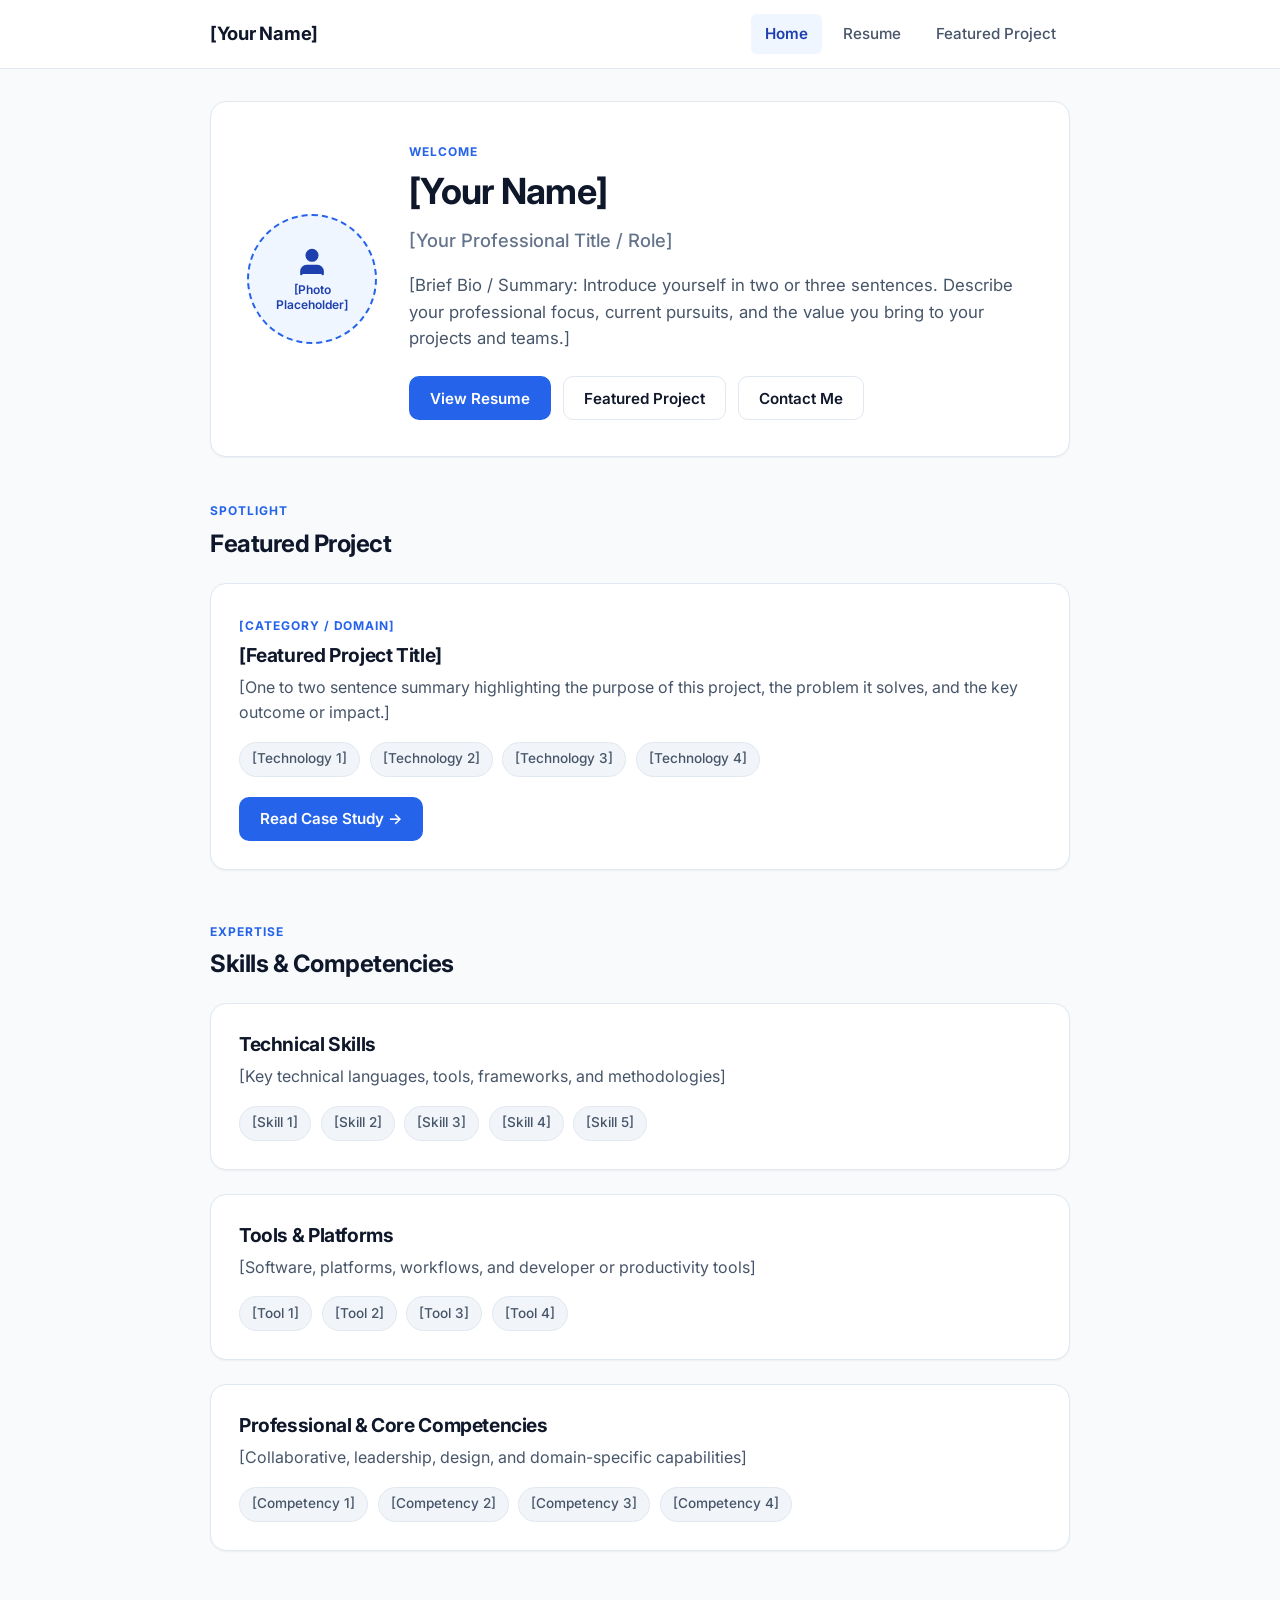
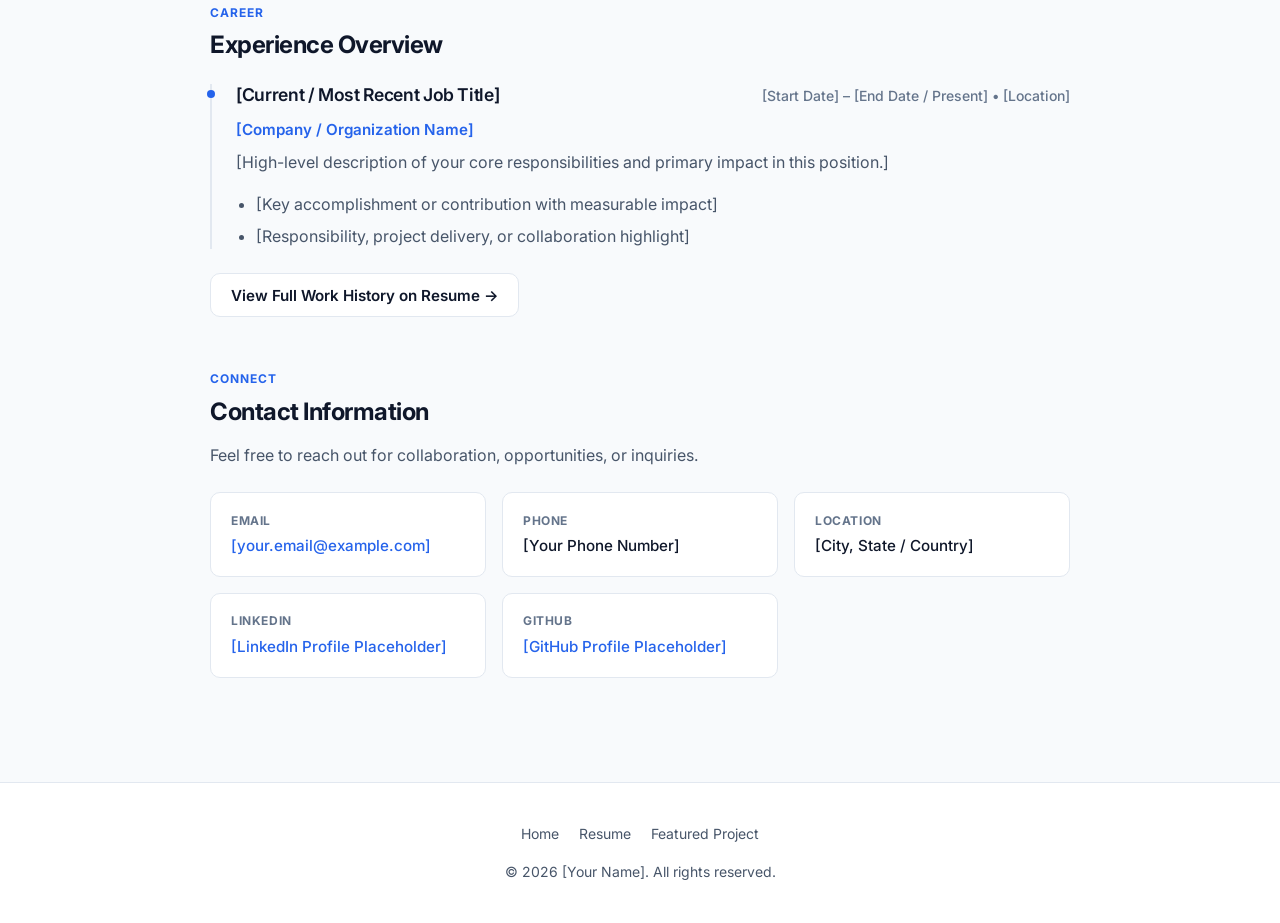
==== index.html @ 7c07ddf2 "Create starter website pages" ====
<!DOCTYPE html>
<html lang="en">

<head>
  <meta charset="UTF-8">
  <meta name="viewport" content="width=device-width, initial-scale=1.0">
  <meta name="description" content="Personal website and portfolio of [Your Name]">
  <title>[Your Name] | Portfolio</title>
  <link rel="stylesheet" href="styles.css">
</head>

<body>

  <!-- Navigation Header -->
  <header class="site-header">
    <nav class="nav-container" aria-label="Main Navigation">
      <a href="index.html" class="brand-link">
        <span>[Your Name]</span>
      </a>
      <ul class="nav-links">
        <li><a href="index.html" class="nav-link active" aria-current="page">Home</a></li>
        <li><a href="resume.html" class="nav-link">Resume</a></li>
        <li><a href="project.html" class="nav-link">Featured Project</a></li>
      </ul>
    </nav>
  </header>

  <!-- Main Content -->
  <main class="main-content">
    <div class="container">

      <!-- Profile Hero Section -->
      <section class="profile-card" aria-labelledby="profile-heading">
        <div class="avatar-placeholder" aria-label="Profile photo placeholder">
          <svg class="avatar-icon" viewBox="0 0 24 24" fill="none" stroke="currentColor" stroke-width="1.8"
            stroke-linecap="round" stroke-linejoin="round">
            <path d="M20 21v-2a4 4 0 0 0-4-4H8a4 4 0 0 0-4 4v2"></path>
            <circle cx="12" cy="7" r="4"></circle>
          </svg>
          <span>[Photo Placeholder]</span>
        </div>
        <div class="profile-details">
          <span class="section-label">Welcome</span>
          <h1 id="profile-heading">[Your Name]</h1>
          <p class="profile-title">[Your Professional Title / Role]</p>
          <p class="profile-bio">
            [Brief Bio / Summary: Introduce yourself in two or three sentences. Describe your professional focus,
            current pursuits, and the value you bring to your projects and teams.]
          </p>
          <div class="button-group">
            <a href="resume.html" class="btn btn-primary">View Resume</a>
            <a href="project.html" class="btn btn-secondary">Featured Project</a>
            <a href="#contact" class="btn btn-secondary">Contact Me</a>
          </div>
        </div>
      </section>

      <!-- Featured Project Highlight -->
      <section class="section-block" aria-labelledby="featured-project-heading">
        <div class="section-header">
          <span class="section-label">Spotlight</span>
          <h2 id="featured-project-heading">Featured Project</h2>
        </div>
        <article class="card">
          <span class="section-label">[Category / Domain]</span>
          <h3>[Featured Project Title]</h3>
          <p>[One to two sentence summary highlighting the purpose of this project, the problem it solves, and the key
            outcome or impact.]</p>

          <div class="skill-tags">
            <span class="skill-tag">[Technology 1]</span>
            <span class="skill-tag">[Technology 2]</span>
            <span class="skill-tag">[Technology 3]</span>
            <span class="skill-tag">[Technology 4]</span>
          </div>

          <div class="button-group">
            <a href="project.html" class="btn btn-primary">Read Case Study &rarr;</a>
          </div>
        </article>
      </section>

      <!-- Skills Section -->
      <section class="section-block" aria-labelledby="skills-heading">
        <div class="section-header">
          <span class="section-label">Expertise</span>
          <h2 id="skills-heading">Skills & Competencies</h2>
        </div>

        <div class="card-grid">
          <div class="card">
            <h3>Technical Skills</h3>
            <p>[Key technical languages, tools, frameworks, and methodologies]</p>
            <div class="skill-tags">
              <span class="skill-tag">[Skill 1]</span>
              <span class="skill-tag">[Skill 2]</span>
              <span class="skill-tag">[Skill 3]</span>
              <span class="skill-tag">[Skill 4]</span>
              <span class="skill-tag">[Skill 5]</span>
            </div>
          </div>

          <div class="card">
            <h3>Tools & Platforms</h3>
            <p>[Software, platforms, workflows, and developer or productivity tools]</p>
            <div class="skill-tags">
              <span class="skill-tag">[Tool 1]</span>
              <span class="skill-tag">[Tool 2]</span>
              <span class="skill-tag">[Tool 3]</span>
              <span class="skill-tag">[Tool 4]</span>
            </div>
          </div>

          <div class="card">
            <h3>Professional & Core Competencies</h3>
            <p>[Collaborative, leadership, design, and domain-specific capabilities]</p>
            <div class="skill-tags">
              <span class="skill-tag">[Competency 1]</span>
              <span class="skill-tag">[Competency 2]</span>
              <span class="skill-tag">[Competency 3]</span>
              <span class="skill-tag">[Competency 4]</span>
            </div>
          </div>
        </div>
      </section>

      <!-- Experience Summary Section -->
      <section class="section-block" aria-labelledby="experience-heading">
        <div class="section-header">
          <span class="section-label">Career</span>
          <h2 id="experience-heading">Experience Overview</h2>
        </div>

        <div class="timeline">
          <article class="timeline-item">
            <div class="timeline-header">
              <h3 class="timeline-role">[Current / Most Recent Job Title]</h3>
              <span class="timeline-meta">[Start Date] &ndash; [End Date / Present] &bull; [Location]</span>
            </div>
            <div class="timeline-company">[Company / Organization Name]</div>
            <p>[High-level description of your core responsibilities and primary impact in this position.]</p>
            <ul class="bullet-list">
              <li>[Key accomplishment or contribution with measurable impact]</li>
              <li>[Responsibility, project delivery, or collaboration highlight]</li>
            </ul>
          </article>
        </div>

        <div class="button-group" style="margin-top: 1.5rem;">
          <a href="resume.html" class="btn btn-secondary">View Full Work History on Resume &rarr;</a>
        </div>
      </section>

      <!-- Contact Information Section -->
      <section id="contact" class="section-block" aria-labelledby="contact-heading">
        <div class="section-header">
          <span class="section-label">Connect</span>
          <h2 id="contact-heading">Contact Information</h2>
          <p>Feel free to reach out for collaboration, opportunities, or inquiries.</p>
        </div>

        <div class="contact-grid">
          <div class="contact-card">
            <span class="contact-label">Email</span>
            <span class="contact-value"><a href="mailto:[your.email@example.com]">[your.email@example.com]</a></span>
          </div>

          <div class="contact-card">
            <span class="contact-label">Phone</span>
            <span class="contact-value">[Your Phone Number]</span>
          </div>

          <div class="contact-card">
            <span class="contact-label">Location</span>
            <span class="contact-value">[City, State / Country]</span>
          </div>

          <div class="contact-card">
            <span class="contact-label">LinkedIn</span>
            <span class="contact-value"><a href="[Your LinkedIn URL]" target="_blank"
                rel="noopener noreferrer">[LinkedIn Profile Placeholder]</a></span>
          </div>

          <div class="contact-card">
            <span class="contact-label">GitHub</span>
            <span class="contact-value"><a href="[Your GitHub URL]" target="_blank" rel="noopener noreferrer">[GitHub
                Profile Placeholder]</a></span>
          </div>
        </div>
      </section>

    </div>
  </main>

  <!-- Site Footer -->
  <footer class="site-footer">
    <div class="container footer-content">
      <ul class="footer-links">
        <li><a href="index.html">Home</a></li>
        <li><a href="resume.html">Resume</a></li>
        <li><a href="project.html">Featured Project</a></li>
      </ul>
      <p>&copy; <span id="year">2026</span> [Your Name]. All rights reserved.</p>
    </div>
  </footer>

</body>

</html>
---- styles.css ----
/* ==========================================================================
   Base Design System & Variables
   Clean, modern, professional typography and layout
   ========================================================================== */
@import url('https://fonts.googleapis.com/css2?family=Inter:wght@300;400;500;600;700&display=swap');

:root {
  --font-family: 'Inter', -apple-system, BlinkMacSystemFont, 'Segoe UI', Roboto, Helvetica, Arial, sans-serif;
  
  /* Color Palette */
  --color-bg: #f8fafc;
  --color-surface: #ffffff;
  --color-surface-subtle: #f1f5f9;
  --color-text-main: #0f172a;
  --color-text-muted: #475569;
  --color-text-light: #64748b;
  --color-border: #e2e8f0;
  --color-border-hover: #cbd5e1;
  
  /* Brand / Accent Colors */
  --color-primary: #2563eb;
  --color-primary-hover: #1d4ed8;
  --color-primary-subtle: #eff6ff;
  --color-primary-text: #1e40af;
  
  /* Geometry & Elevation */
  --radius-sm: 6px;
  --radius-md: 10px;
  --radius-lg: 16px;
  --radius-full: 9999px;
  --shadow-sm: 0 1px 2px 0 rgba(0, 0, 0, 0.05);
  --shadow-md: 0 4px 6px -1px rgba(0, 0, 0, 0.07), 0 2px 4px -2px rgba(0, 0, 0, 0.05);
  --shadow-lg: 0 10px 15px -3px rgba(0, 0, 0, 0.08), 0 4px 6px -4px rgba(0, 0, 0, 0.04);
  
  /* Layout */
  --container-max-width: 900px;
  --transition-fast: 0.15s ease;
  --transition-normal: 0.25s ease;
}

/* ==========================================================================
   Reset & Global Styles
   ========================================================================== */
*, *::before, *::after {
  box-sizing: border-box;
  margin: 0;
  padding: 0;
}

html {
  font-family: var(--font-family);
  font-size: 16px;
  line-height: 1.6;
  color: var(--color-text-main);
  background-color: var(--color-bg);
  -webkit-text-size-adjust: 100%;
  scroll-behavior: smooth;
}

body {
  min-height: 100vh;
  display: flex;
  flex-direction: column;
}

img {
  max-width: 100%;
  height: auto;
  display: block;
}

a {
  color: var(--color-primary);
  text-decoration: none;
  transition: color var(--transition-fast);
}

a:hover {
  color: var(--color-primary-hover);
}

/* ==========================================================================
   Layout Containers
   ========================================================================== */
.container {
  width: 100%;
  max-width: var(--container-max-width);
  margin-left: auto;
  margin-right: auto;
  padding-left: 1.25rem;
  padding-right: 1.25rem;
}

.main-content {
  flex: 1 0 auto;
  padding-top: 2rem;
  padding-bottom: 3.5rem;
}

/* ==========================================================================
   Navigation Bar
   ========================================================================== */
.site-header {
  position: sticky;
  top: 0;
  z-index: 50;
  background-color: rgba(255, 255, 255, 0.92);
  backdrop-filter: blur(8px);
  -webkit-backdrop-filter: blur(8px);
  border-bottom: 1px solid var(--color-border);
}

.nav-container {
  display: flex;
  align-items: center;
  justify-content: space-between;
  height: 4.25rem;
  width: 100%;
  max-width: var(--container-max-width);
  margin: 0 auto;
  padding: 0 1.25rem;
}

.brand-link {
  font-size: 1.15rem;
  font-weight: 700;
  color: var(--color-text-main);
  letter-spacing: -0.015em;
  display: inline-flex;
  align-items: center;
  gap: 0.5rem;
}

.brand-link:hover {
  color: var(--color-primary);
}

.nav-links {
  list-style: none;
  display: flex;
  align-items: center;
  gap: 0.5rem;
}

.nav-link {
  display: inline-block;
  font-size: 0.95rem;
  font-weight: 500;
  color: var(--color-text-muted);
  padding: 0.5rem 0.85rem;
  border-radius: var(--radius-sm);
  transition: all var(--transition-fast);
}

.nav-link:hover {
  color: var(--color-text-main);
  background-color: var(--color-surface-subtle);
}

.nav-link.active {
  color: var(--color-primary-text);
  background-color: var(--color-primary-subtle);
  font-weight: 600;
}

/* ==========================================================================
   Typography & Headers
   ========================================================================== */
h1, h2, h3, h4 {
  color: var(--color-text-main);
  font-weight: 700;
  line-height: 1.25;
  letter-spacing: -0.02em;
}

h1 {
  font-size: 2.25rem;
  margin-bottom: 0.75rem;
}

h2 {
  font-size: 1.5rem;
  margin-bottom: 1rem;
}

h3 {
  font-size: 1.2rem;
  margin-bottom: 0.5rem;
}

p {
  color: var(--color-text-muted);
  margin-bottom: 1rem;
}

p:last-child {
  margin-bottom: 0;
}

.section-label {
  display: inline-block;
  text-transform: uppercase;
  font-size: 0.75rem;
  font-weight: 700;
  letter-spacing: 0.08em;
  color: var(--color-primary);
  margin-bottom: 0.5rem;
}

.page-intro {
  margin-bottom: 2.5rem;
  padding-bottom: 1.5rem;
  border-bottom: 1px solid var(--color-border);
}

.lead-text {
  font-size: 1.15rem;
  line-height: 1.6;
  color: var(--color-text-muted);
}

/* ==========================================================================
   Components: Cards, Sections & Grids
   ========================================================================== */
.section-block {
  margin-bottom: 3rem;
}

.section-header {
  margin-bottom: 1.5rem;
}

.card {
  background-color: var(--color-surface);
  border: 1px solid var(--color-border);
  border-radius: var(--radius-lg);
  padding: 1.75rem;
  box-shadow: var(--shadow-sm);
  transition: transform var(--transition-fast), box-shadow var(--transition-fast), border-color var(--transition-fast);
}

.card:hover {
  border-color: var(--color-border-hover);
  box-shadow: var(--shadow-md);
}

.card-grid {
  display: grid;
  grid-template-columns: 1fr;
  gap: 1.5rem;
}

/* Hero / Profile Card */
.profile-card {
  display: flex;
  align-items: center;
  gap: 2rem;
  background-color: var(--color-surface);
  border: 1px solid var(--color-border);
  border-radius: var(--radius-lg);
  padding: 2.25rem;
  margin-bottom: 2.5rem;
  box-shadow: var(--shadow-sm);
}

.avatar-placeholder {
  width: 130px;
  height: 130px;
  flex-shrink: 0;
  border-radius: var(--radius-full);
  background-color: var(--color-primary-subtle);
  border: 2px dashed var(--color-primary);
  display: flex;
  flex-direction: column;
  align-items: center;
  justify-content: center;
  text-align: center;
  padding: 0.75rem;
  font-size: 0.75rem;
  font-weight: 600;
  color: var(--color-primary-text);
  line-height: 1.3;
}

.avatar-icon {
  width: 32px;
  height: 32px;
  margin-bottom: 0.25rem;
  fill: currentColor;
}

.profile-details {
  flex: 1;
}

.profile-title {
  font-size: 1.15rem;
  font-weight: 500;
  color: var(--color-text-light);
  margin-bottom: 1rem;
}

.profile-bio {
  font-size: 1.05rem;
  line-height: 1.6;
  margin-bottom: 1.5rem;
}

/* Button & Action Links */
.button-group {
  display: flex;
  flex-wrap: wrap;
  gap: 0.75rem;
  margin-top: 1.25rem;
}

.btn {
  display: inline-flex;
  align-items: center;
  justify-content: center;
  gap: 0.5rem;
  font-family: inherit;
  font-size: 0.95rem;
  font-weight: 600;
  padding: 0.65rem 1.25rem;
  border-radius: var(--radius-md);
  border: 1px solid transparent;
  cursor: pointer;
  text-decoration: none;
  transition: all var(--transition-fast);
  line-height: 1.4;
}

.btn-primary {
  background-color: var(--color-primary);
  color: #ffffff;
}

.btn-primary:hover {
  background-color: var(--color-primary-hover);
  color: #ffffff;
  transform: translateY(-1px);
  box-shadow: var(--shadow-sm);
}

.btn-secondary {
  background-color: var(--color-surface);
  color: var(--color-text-main);
  border-color: var(--color-border);
}

.btn-secondary:hover {
  background-color: var(--color-surface-subtle);
  border-color: var(--color-border-hover);
  color: var(--color-text-main);
}

/* Skills Badges */
.skill-tags {
  display: flex;
  flex-wrap: wrap;
  gap: 0.6rem;
  margin-top: 0.75rem;
}

.skill-tag {
  display: inline-flex;
  align-items: center;
  background-color: var(--color-surface-subtle);
  color: var(--color-text-muted);
  border: 1px solid var(--color-border);
  padding: 0.35rem 0.75rem;
  border-radius: var(--radius-full);
  font-size: 0.85rem;
  font-weight: 500;
}

/* Timeline / Experience Items */
.timeline {
  display: flex;
  flex-direction: column;
  gap: 1.5rem;
}

.timeline-item {
  position: relative;
  padding-left: 1.5rem;
  border-left: 2px solid var(--color-border);
}

.timeline-item::before {
  content: '';
  position: absolute;
  left: -5px;
  top: 6px;
  width: 8px;
  height: 8px;
  border-radius: var(--radius-full);
  background-color: var(--color-primary);
}

.timeline-header {
  display: flex;
  flex-wrap: wrap;
  justify-content: space-between;
  align-items: baseline;
  gap: 0.5rem;
  margin-bottom: 0.25rem;
}

.timeline-role {
  font-size: 1.1rem;
  font-weight: 600;
  color: var(--color-text-main);
}

.timeline-meta {
  font-size: 0.875rem;
  color: var(--color-text-light);
  font-weight: 500;
}

.timeline-company {
  font-weight: 600;
  color: var(--color-primary);
  margin-bottom: 0.5rem;
  font-size: 0.95rem;
}

.bullet-list {
  list-style: disc;
  padding-left: 1.25rem;
  margin-top: 0.5rem;
  color: var(--color-text-muted);
}

.bullet-list li {
  margin-bottom: 0.4rem;
}

.bullet-list li:last-child {
  margin-bottom: 0;
}

/* Contact List */
.contact-grid {
  display: grid;
  grid-template-columns: repeat(auto-fit, minmax(220px, 1fr));
  gap: 1rem;
  margin-top: 1rem;
}

.contact-card {
  background-color: var(--color-surface);
  border: 1px solid var(--color-border);
  border-radius: var(--radius-md);
  padding: 1.1rem 1.25rem;
  display: flex;
  flex-direction: column;
  gap: 0.25rem;
  transition: all var(--transition-fast);
}

.contact-card:hover {
  border-color: var(--color-primary);
}

.contact-label {
  font-size: 0.75rem;
  text-transform: uppercase;
  font-weight: 700;
  letter-spacing: 0.05em;
  color: var(--color-text-light);
}

.contact-value {
  font-size: 0.95rem;
  font-weight: 500;
  color: var(--color-text-main);
  word-break: break-all;
}

/* Media / Project Placeholder Box */
.media-placeholder {
  width: 100%;
  aspect-ratio: 16 / 9;
  background-color: var(--color-surface-subtle);
  border: 2px dashed var(--color-border-hover);
  border-radius: var(--radius-md);
  display: flex;
  flex-direction: column;
  align-items: center;
  justify-content: center;
  text-align: center;
  padding: 1.5rem;
  color: var(--color-text-light);
  margin-bottom: 1.5rem;
}

.media-placeholder-icon {
  width: 42px;
  height: 42px;
  margin-bottom: 0.5rem;
  stroke: var(--color-text-light);
}

/* Meta Data Table / Specs */
.meta-specs {
  display: grid;
  grid-template-columns: repeat(auto-fit, minmax(160px, 1fr));
  gap: 1rem;
  padding: 1rem 0;
  margin: 1.25rem 0;
  border-top: 1px solid var(--color-border);
  border-bottom: 1px solid var(--color-border);
}

.meta-spec-item {
  display: flex;
  flex-direction: column;
  gap: 0.2rem;
}

.meta-spec-label {
  font-size: 0.75rem;
  text-transform: uppercase;
  font-weight: 600;
  color: var(--color-text-light);
}

.meta-spec-value {
  font-size: 0.95rem;
  font-weight: 600;
  color: var(--color-text-main);
}

/* Placeholder callout highlight */
.placeholder-box {
  display: inline-block;
  background-color: #fef3c7;
  color: #92400e;
  border: 1px dashed #d97706;
  border-radius: var(--radius-sm);
  padding: 0.15rem 0.5rem;
  font-weight: 500;
}

/* ==========================================================================
   Footer
   ========================================================================== */
.site-footer {
  border-top: 1px solid var(--color-border);
  background-color: var(--color-surface);
  padding: 2.5rem 0;
  font-size: 0.875rem;
  color: var(--color-text-light);
  margin-top: auto;
}

.footer-content {
  display: flex;
  flex-direction: column;
  align-items: center;
  justify-content: center;
  text-align: center;
  gap: 1rem;
}

.footer-links {
  list-style: none;
  display: flex;
  gap: 1.25rem;
}

.footer-links a {
  color: var(--color-text-muted);
}

.footer-links a:hover {
  color: var(--color-primary);
}

/* ==========================================================================
   Mobile & Responsive Adjustments
   ========================================================================== */
@media (max-width: 768px) {
  .nav-container {
    height: auto;
    padding-top: 0.85rem;
    padding-bottom: 0.85rem;
    flex-direction: column;
    gap: 0.75rem;
  }

  .nav-links {
    width: 100%;
    justify-content: center;
    gap: 0.35rem;
  }

  .nav-link {
    padding: 0.4rem 0.65rem;
    font-size: 0.9rem;
  }

  .profile-card {
    flex-direction: column;
    text-align: center;
    padding: 1.5rem;
    gap: 1.25rem;
  }

  .avatar-placeholder {
    width: 110px;
    height: 110px;
  }

  .button-group {
    justify-content: center;
  }

  h1 {
    font-size: 1.85rem;
  }

  h2 {
    font-size: 1.35rem;
  }

  .timeline-header {
    flex-direction: column;
    align-items: flex-start;
    gap: 0.15rem;
  }

  .meta-specs {
    grid-template-columns: 1fr 1fr;
  }
}
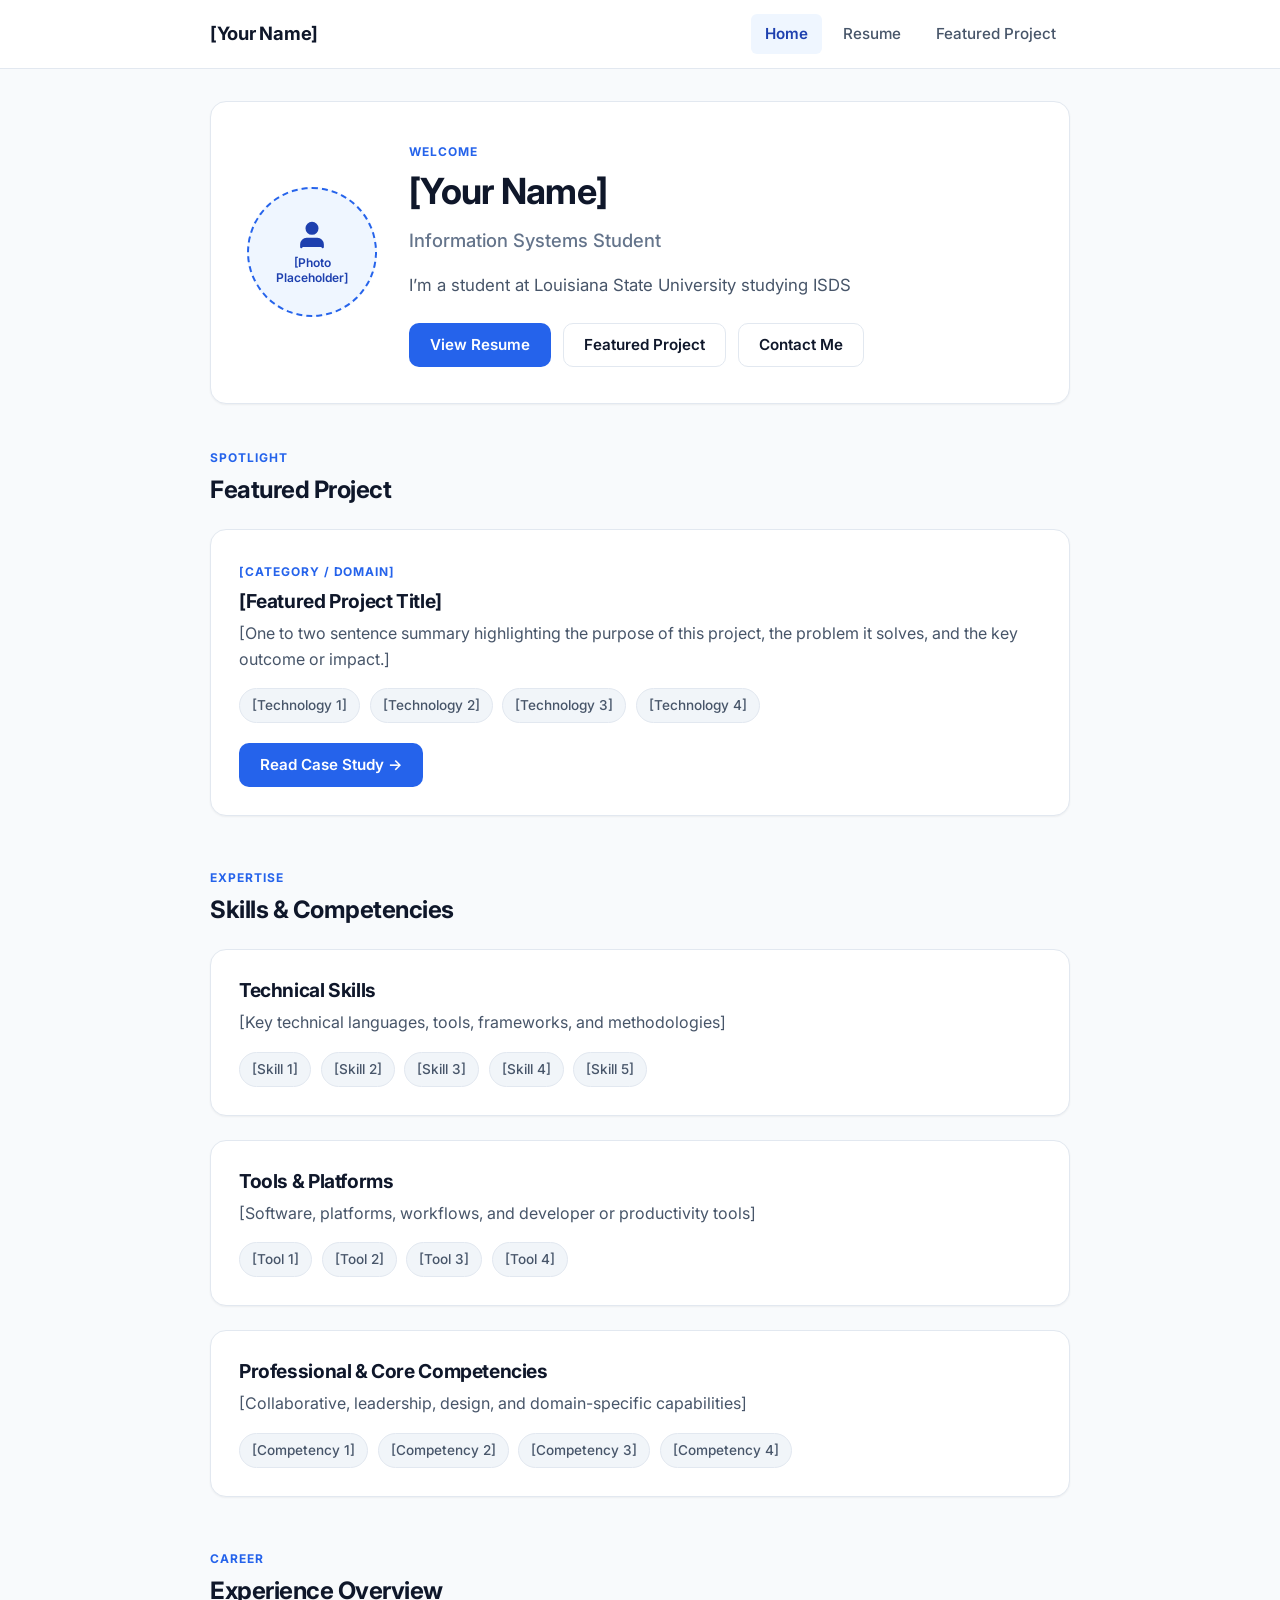
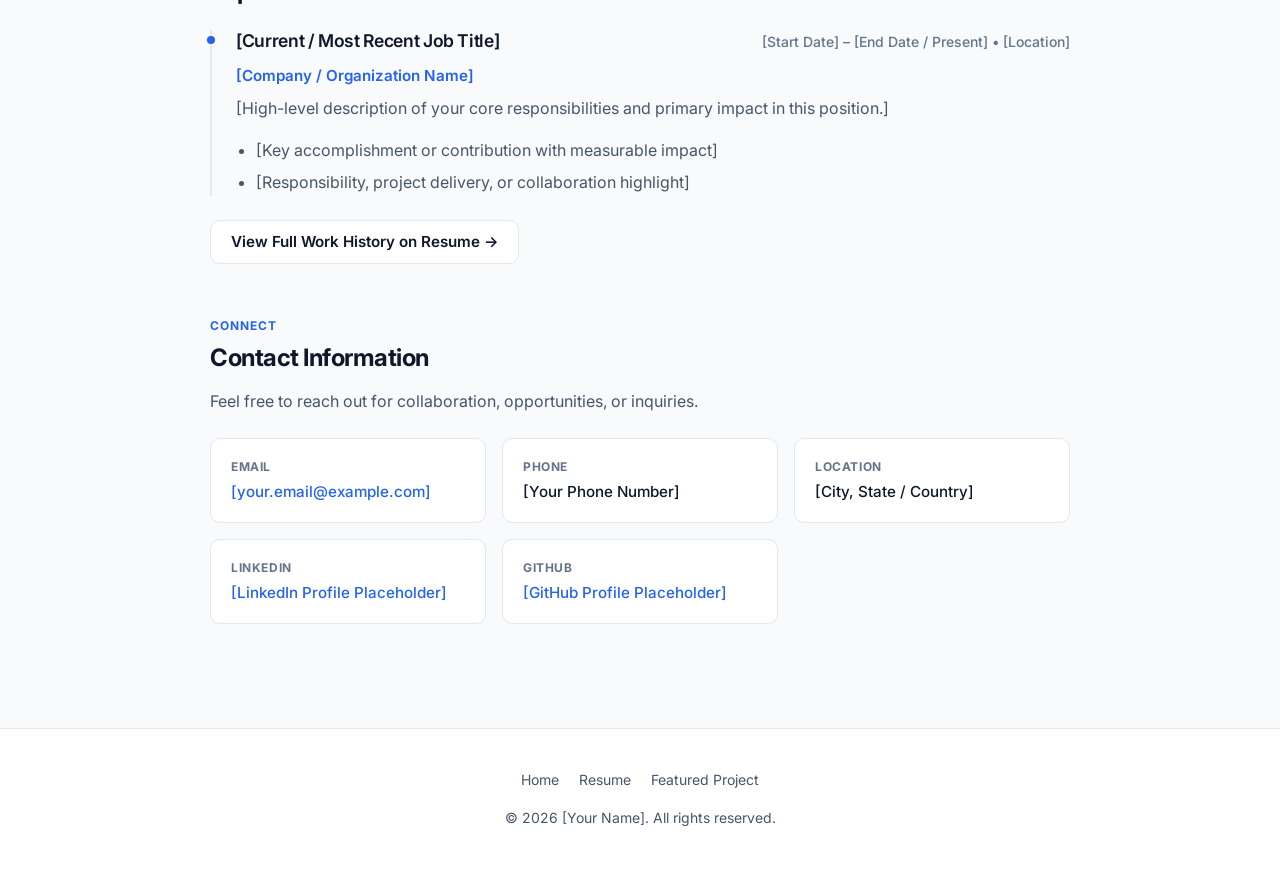
==== commit beb0d94d: "Personalize homepage introduction" ====
--- a/index.html
+++ b/index.html
@@ -42,10 +42,9 @@
         <div class="profile-details">
           <span class="section-label">Welcome</span>
           <h1 id="profile-heading">[Your Name]</h1>
-          <p class="profile-title">[Your Professional Title / Role]</p>
+          <p class="profile-title">Information Systems Student</p>
           <p class="profile-bio">
-            [Brief Bio / Summary: Introduce yourself in two or three sentences. Describe your professional focus,
-            current pursuits, and the value you bring to your projects and teams.]
+            I’m a student at Louisiana State University studying ISDS
           </p>
           <div class="button-group">
             <a href="resume.html" class="btn btn-primary">View Resume</a>
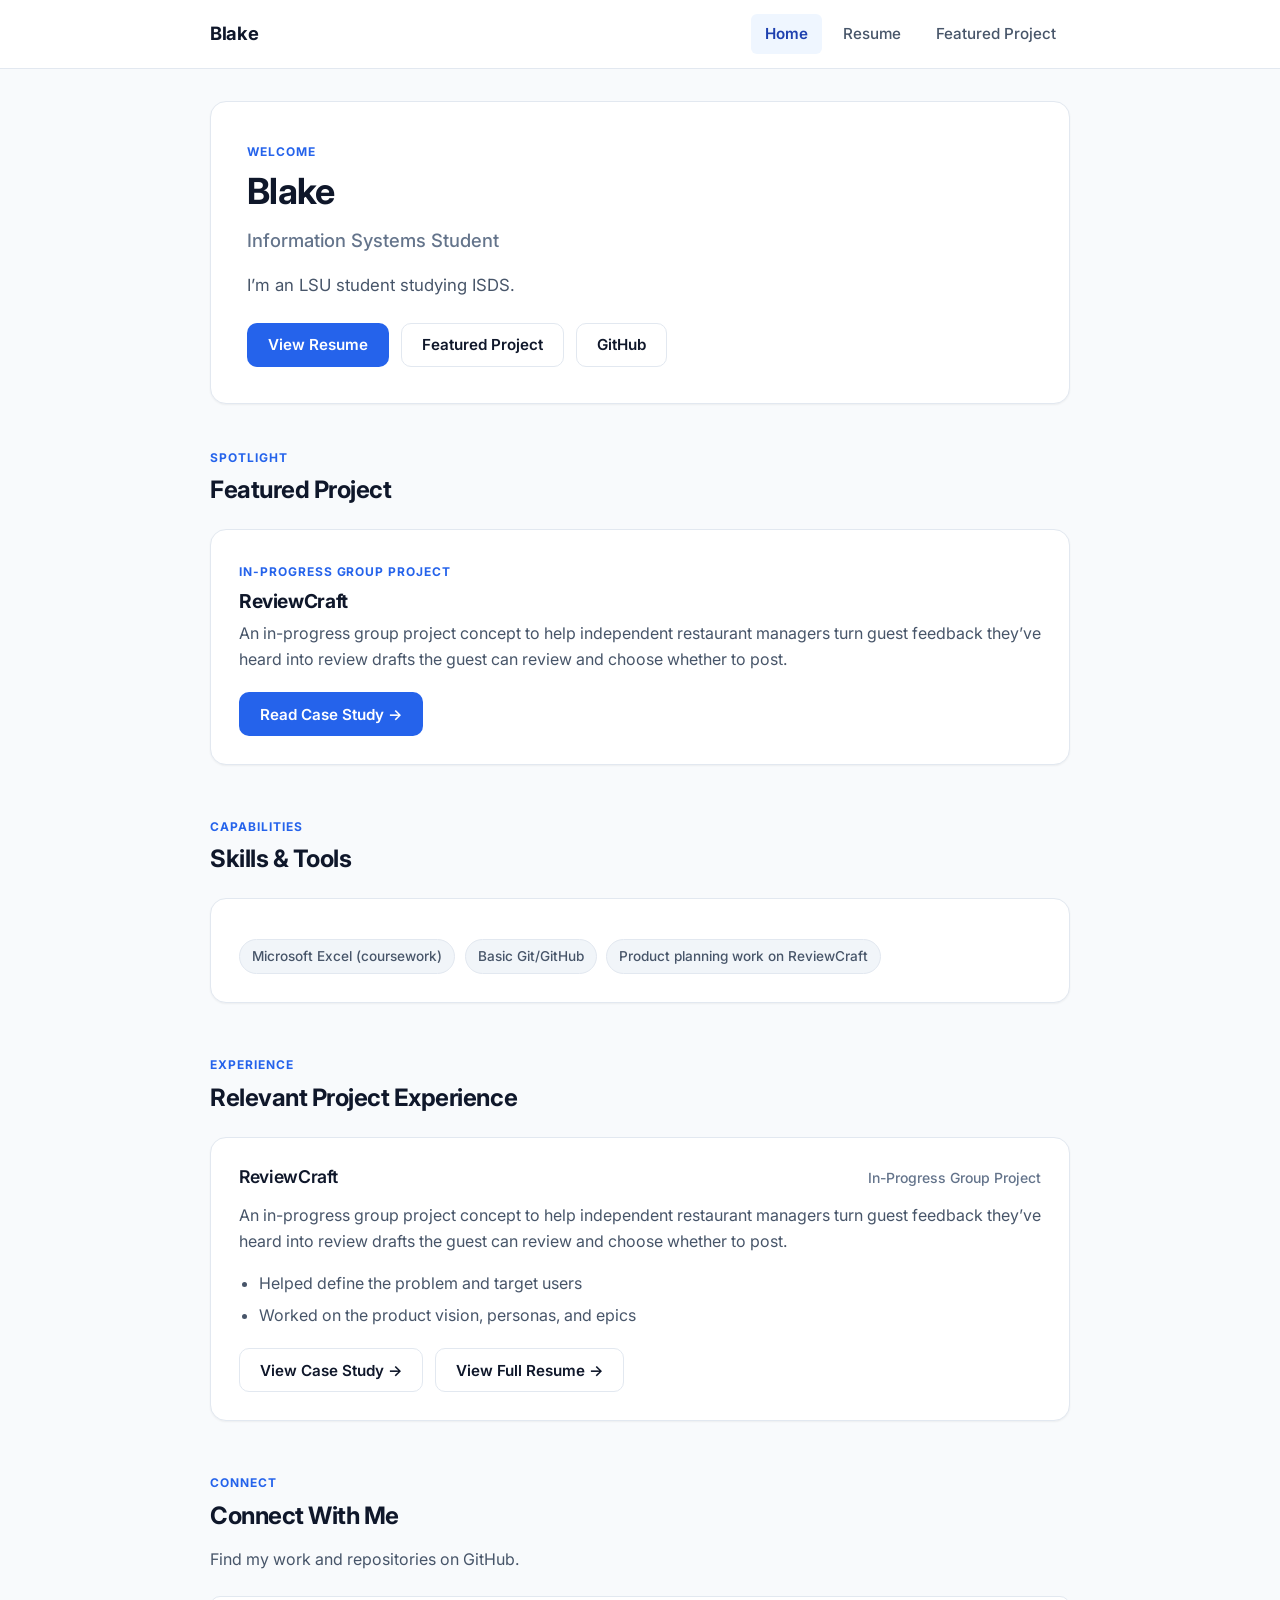
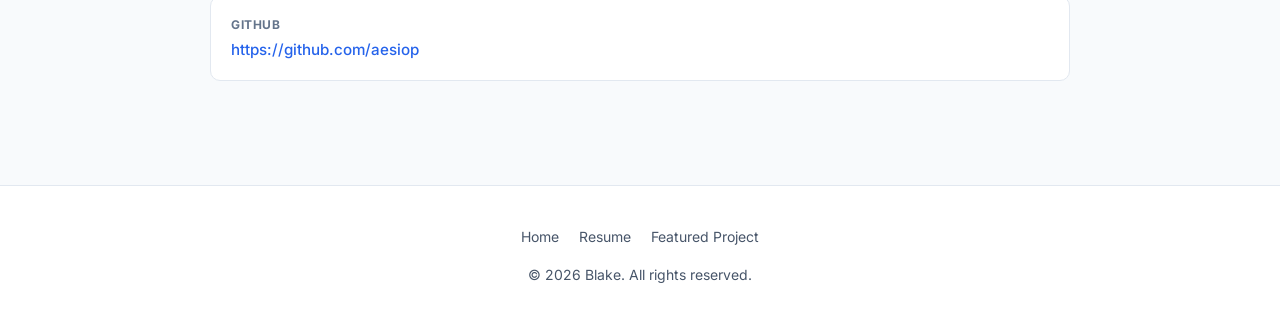
==== commit 62cb81c1: "Check mobile layout and polish pages" ====
--- a/index.html
+++ b/index.html
@@ -4,8 +4,8 @@
 <head>
   <meta charset="UTF-8">
   <meta name="viewport" content="width=device-width, initial-scale=1.0">
-  <meta name="description" content="Personal website and portfolio of [Your Name]">
-  <title>[Your Name] | Portfolio</title>
+  <meta name="description" content="Personal website and portfolio of Blake">
+  <title>Blake | Portfolio</title>
   <link rel="stylesheet" href="styles.css">
 </head>
 
@@ -15,7 +15,7 @@
   <header class="site-header">
     <nav class="nav-container" aria-label="Main Navigation">
       <a href="index.html" class="brand-link">
-        <span>[Your Name]</span>
+        <span>Blake</span>
       </a>
       <ul class="nav-links">
         <li><a href="index.html" class="nav-link active" aria-current="page">Home</a></li>
@@ -31,25 +31,17 @@
 
       <!-- Profile Hero Section -->
       <section class="profile-card" aria-labelledby="profile-heading">
-        <div class="avatar-placeholder" aria-label="Profile photo placeholder">
-          <svg class="avatar-icon" viewBox="0 0 24 24" fill="none" stroke="currentColor" stroke-width="1.8"
-            stroke-linecap="round" stroke-linejoin="round">
-            <path d="M20 21v-2a4 4 0 0 0-4-4H8a4 4 0 0 0-4 4v2"></path>
-            <circle cx="12" cy="7" r="4"></circle>
-          </svg>
-          <span>[Photo Placeholder]</span>
-        </div>
         <div class="profile-details">
           <span class="section-label">Welcome</span>
-          <h1 id="profile-heading">[Your Name]</h1>
+          <h1 id="profile-heading">Blake</h1>
           <p class="profile-title">Information Systems Student</p>
           <p class="profile-bio">
-            I’m a student at Louisiana State University studying ISDS
+            I’m an LSU student studying ISDS.
           </p>
           <div class="button-group">
             <a href="resume.html" class="btn btn-primary">View Resume</a>
             <a href="project.html" class="btn btn-secondary">Featured Project</a>
-            <a href="#contact" class="btn btn-secondary">Contact Me</a>
+            <a href="https://github.com/aesiop" target="_blank" rel="noopener noreferrer" class="btn btn-secondary">GitHub</a>
           </div>
         </div>
       </section>
@@ -61,19 +53,11 @@
           <h2 id="featured-project-heading">Featured Project</h2>
         </div>
         <article class="card">
-          <span class="section-label">[Category / Domain]</span>
-          <h3>[Featured Project Title]</h3>
-          <p>[One to two sentence summary highlighting the purpose of this project, the problem it solves, and the key
-            outcome or impact.]</p>
+          <span class="section-label">In-Progress Group Project</span>
+          <h3>ReviewCraft</h3>
+          <p>An in-progress group project concept to help independent restaurant managers turn guest feedback they’ve heard into review drafts the guest can review and choose whether to post.</p>
 
-          <div class="skill-tags">
-            <span class="skill-tag">[Technology 1]</span>
-            <span class="skill-tag">[Technology 2]</span>
-            <span class="skill-tag">[Technology 3]</span>
-            <span class="skill-tag">[Technology 4]</span>
-          </div>
-
-          <div class="button-group">
+          <div class="button-group" style="margin-top: 1.25rem;">
             <a href="project.html" class="btn btn-primary">Read Case Study &rarr;</a>
           </div>
         </article>
@@ -82,43 +66,15 @@
       <!-- Skills Section -->
       <section class="section-block" aria-labelledby="skills-heading">
         <div class="section-header">
-          <span class="section-label">Expertise</span>
-          <h2 id="skills-heading">Skills & Competencies</h2>
+          <span class="section-label">Capabilities</span>
+          <h2 id="skills-heading">Skills &amp; Tools</h2>
         </div>
 
-        <div class="card-grid">
-          <div class="card">
-            <h3>Technical Skills</h3>
-            <p>[Key technical languages, tools, frameworks, and methodologies]</p>
-            <div class="skill-tags">
-              <span class="skill-tag">[Skill 1]</span>
-              <span class="skill-tag">[Skill 2]</span>
-              <span class="skill-tag">[Skill 3]</span>
-              <span class="skill-tag">[Skill 4]</span>
-              <span class="skill-tag">[Skill 5]</span>
-            </div>
-          </div>
-
-          <div class="card">
-            <h3>Tools & Platforms</h3>
-            <p>[Software, platforms, workflows, and developer or productivity tools]</p>
-            <div class="skill-tags">
-              <span class="skill-tag">[Tool 1]</span>
-              <span class="skill-tag">[Tool 2]</span>
-              <span class="skill-tag">[Tool 3]</span>
-              <span class="skill-tag">[Tool 4]</span>
-            </div>
-          </div>
-
-          <div class="card">
-            <h3>Professional & Core Competencies</h3>
-            <p>[Collaborative, leadership, design, and domain-specific capabilities]</p>
-            <div class="skill-tags">
-              <span class="skill-tag">[Competency 1]</span>
-              <span class="skill-tag">[Competency 2]</span>
-              <span class="skill-tag">[Competency 3]</span>
-              <span class="skill-tag">[Competency 4]</span>
-            </div>
+        <div class="card">
+          <div class="skill-tags">
+            <span class="skill-tag">Microsoft Excel (coursework)</span>
+            <span class="skill-tag"><a href="https://github.com/aesiop" target="_blank" rel="noopener noreferrer" style="color: inherit; text-decoration: none;">Basic Git/GitHub</a></span>
+            <span class="skill-tag">Product planning work on ReviewCraft</span>
           </div>
         </div>
       </section>
@@ -126,27 +82,27 @@
       <!-- Experience Summary Section -->
       <section class="section-block" aria-labelledby="experience-heading">
         <div class="section-header">
-          <span class="section-label">Career</span>
-          <h2 id="experience-heading">Experience Overview</h2>
+          <span class="section-label">Experience</span>
+          <h2 id="experience-heading">Relevant Project Experience</h2>
         </div>
 
-        <div class="timeline">
-          <article class="timeline-item">
-            <div class="timeline-header">
-              <h3 class="timeline-role">[Current / Most Recent Job Title]</h3>
-              <span class="timeline-meta">[Start Date] &ndash; [End Date / Present] &bull; [Location]</span>
-            </div>
-            <div class="timeline-company">[Company / Organization Name]</div>
-            <p>[High-level description of your core responsibilities and primary impact in this position.]</p>
-            <ul class="bullet-list">
-              <li>[Key accomplishment or contribution with measurable impact]</li>
-              <li>[Responsibility, project delivery, or collaboration highlight]</li>
-            </ul>
-          </article>
-        </div>
+        <div class="card">
+          <div class="timeline-header">
+            <h3 class="timeline-role">ReviewCraft</h3>
+            <span class="timeline-meta">In-Progress Group Project</span>
+          </div>
+          <p style="margin-top: 0.5rem;">
+            An in-progress group project concept to help independent restaurant managers turn guest feedback they’ve heard into review drafts the guest can review and choose whether to post.
+          </p>
+          <ul class="bullet-list" style="margin-top: 0.75rem;">
+            <li>Helped define the problem and target users</li>
+            <li>Worked on the product vision, personas, and epics</li>
+          </ul>
 
-        <div class="button-group" style="margin-top: 1.5rem;">
-          <a href="resume.html" class="btn btn-secondary">View Full Work History on Resume &rarr;</a>
+          <div class="button-group" style="margin-top: 1.25rem;">
+            <a href="project.html" class="btn btn-secondary">View Case Study &rarr;</a>
+            <a href="resume.html" class="btn btn-secondary">View Full Resume &rarr;</a>
+          </div>
         </div>
       </section>
 
@@ -154,36 +110,14 @@
       <section id="contact" class="section-block" aria-labelledby="contact-heading">
         <div class="section-header">
           <span class="section-label">Connect</span>
-          <h2 id="contact-heading">Contact Information</h2>
-          <p>Feel free to reach out for collaboration, opportunities, or inquiries.</p>
+          <h2 id="contact-heading">Connect With Me</h2>
+          <p>Find my work and repositories on GitHub.</p>
         </div>
 
         <div class="contact-grid">
           <div class="contact-card">
-            <span class="contact-label">Email</span>
-            <span class="contact-value"><a href="mailto:[your.email@example.com]">[your.email@example.com]</a></span>
-          </div>
-
-          <div class="contact-card">
-            <span class="contact-label">Phone</span>
-            <span class="contact-value">[Your Phone Number]</span>
-          </div>
-
-          <div class="contact-card">
-            <span class="contact-label">Location</span>
-            <span class="contact-value">[City, State / Country]</span>
-          </div>
-
-          <div class="contact-card">
-            <span class="contact-label">LinkedIn</span>
-            <span class="contact-value"><a href="[Your LinkedIn URL]" target="_blank"
-                rel="noopener noreferrer">[LinkedIn Profile Placeholder]</a></span>
-          </div>
-
-          <div class="contact-card">
             <span class="contact-label">GitHub</span>
-            <span class="contact-value"><a href="[Your GitHub URL]" target="_blank" rel="noopener noreferrer">[GitHub
-                Profile Placeholder]</a></span>
+            <span class="contact-value"><a href="https://github.com/aesiop" target="_blank" rel="noopener noreferrer">https://github.com/aesiop</a></span>
           </div>
         </div>
       </section>
@@ -199,7 +133,7 @@
         <li><a href="resume.html">Resume</a></li>
         <li><a href="project.html">Featured Project</a></li>
       </ul>
-      <p>&copy; <span id="year">2026</span> [Your Name]. All rights reserved.</p>
+      <p>&copy; <span id="year">2026</span> Blake. All rights reserved.</p>
     </div>
   </footer>
 
